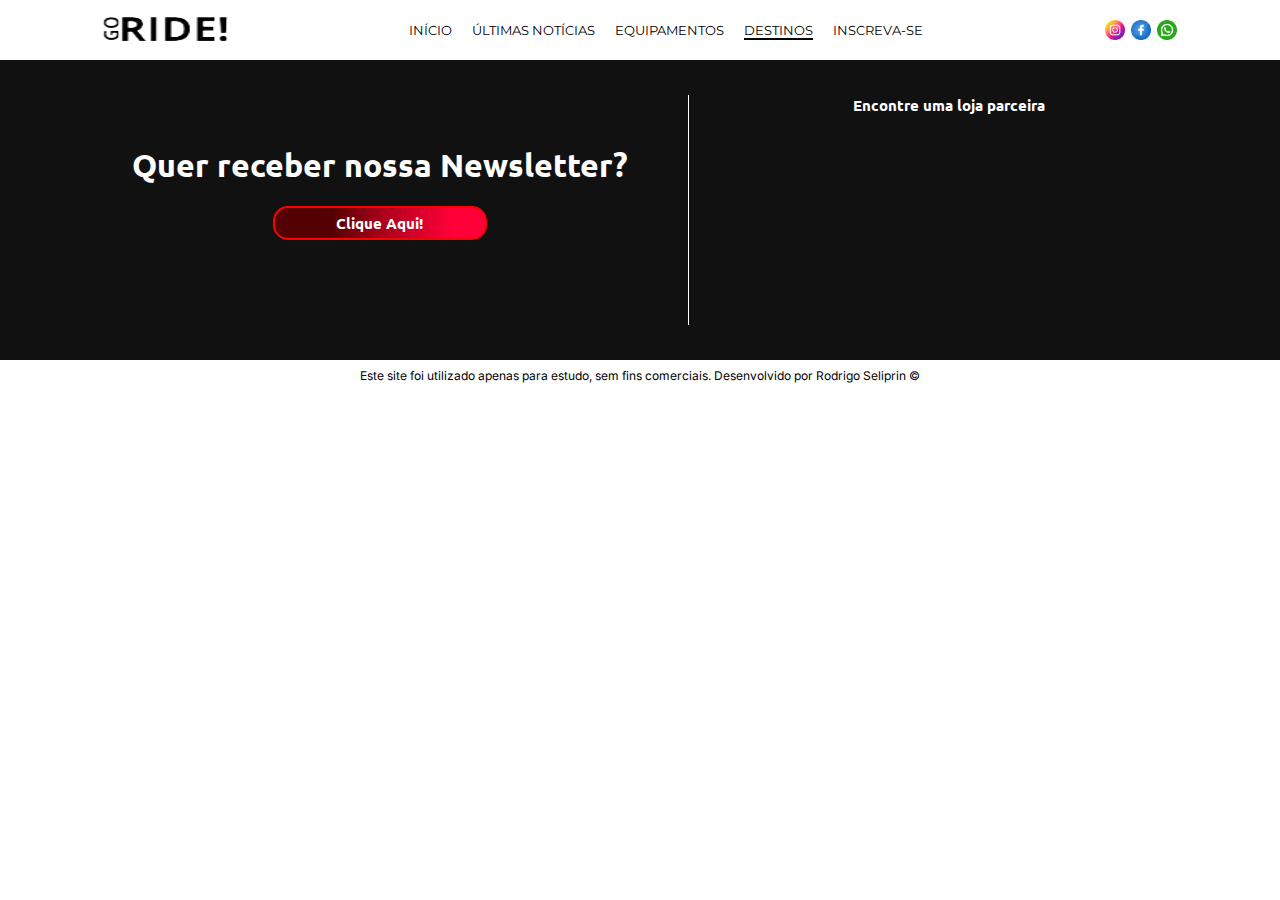
==== pages/destinations.html @ 5e097d1b "Initial commit" ====
<!DOCTYPE html>
<html lang="pt-br">

<head>
    <meta charset="UTF-8">
    <meta name="viewport" content="width=device-width, initial-scale=1.0">
    <link rel="shortcut icon" href="/assets/images/logo.png" />
    <link rel="stylesheet" href="/style/index.css">
    <link rel="stylesheet" href="/style/destinations.css">
    <title>GoRide!</title>
</head>

<body>

    <header>
        <a href="/index.html"><img id="logo" src="/assets/images/logo.png" alt="logo"></a>
        <nav>
            <ul>
                <li><a href="/index.html">INÍCIO</a></li>
                <li><a href="/pages/latest.html">ÚLTIMAS NOTÍCIAS</a></li>
                <li><a href="/pages/equipment.html">EQUIPAMENTOS</a></li>
                <li><a href="/pages/destinations.html" class="active">DESTINOS</a></li>
                <li><a href="/pages/subscribe.html">INSCREVA-SE</a></li>
            </ul>
        </nav>
        <div class="social-media">
            <a href="#"><img src="/assets/images/icon_instagram.png" alt="instagram"></a>
            <a href="#"><img src="/assets/images/icon_facebook.png" alt="facebook"></a>
            <a href="#"><img src="/assets/images/icon_whatsapp.png" alt="whatsapp"></a>
        </div>
        <div class="menu-mobile">
            <img src="/assets/images/menu_mobile.png" alt="menu">
        </div>
    </header>

    <main>
        




    </main>
    <footer>
        <section class="conteudo-footer">
            <div class="lado-esquerdo">
                <h1>Quer receber nossa Newsletter?</h1>
                <a href="/pages/subscribe.html"><h1 class="btn-footer">Clique Aqui!</h1></a>
            </div>

            <div class="linha-divisoria2"></div>
            <div class="lado-direito">
                <h1>Encontre uma loja parceira</h1>
                <iframe
                    src="https://www.google.com/maps/embed?pb=!1m18!1m12!1m3!1d3464.9139925303493!2d-53.720497223685484!3d-29.722250516411894!2m3!1f0!2f0!3f0!3m2!1i1024!2i768!4f13.1!3m3!1m2!1s0x9503b5e746b1eaeb%3A0x56e8d3ad477aa41!2sCol%C3%A9gio%20Polit%C3%A9cnico%20-%20UFSM!5e0!3m2!1spt-BR!2sbr!4v1719431964272!5m2!1spt-BR!2sbr"
                    width="400" height="200" style="border:0; border-radius: 10px;" allowfullscreen="" loading="lazy"
                    ferrerpolicy="no-referrer-when-downgrade"></iframe>
            </div>
        </section>
    </footer>
    <section>
        <div class="copyright">
            <p>Este site foi utilizado apenas para estudo, sem fins comerciais.
                Desenvolvido por Rodrigo Seliprin ©</p>
        </div>
    </section>
    <script src="/script/script.js"></script>
</body>

</html>
---- style/index.css ----
@import url('https://fonts.googleapis.com/css2?family=Montserrat:ital,wght@0,100..900;1,100..900&display=swap');
@import url('https://fonts.googleapis.com/css2?family=Ubuntu:ital,wght@0,300;0,400;0,500;0,700;1,300;1,400;1,500;1,700&display=swap');
@import url('https://fonts.googleapis.com/css2?family=Inter:wght@100..900&display=swap');

* {
    margin: 0;
    padding: 0;
}

header {
    width: 100%;
    height: 60px;
    background-color: #FFFFFF;
    display: flex;
    align-items: center;
    font-family: "Montserrat", sans-serif;
    font-size: 13px;
}

#logo {
    margin-left: 100px;
    width: 130px;
    height: 30px;
}

nav {
    width: 100%;
    display: flex;
    justify-content: center;
}

ul {
    display: flex;
}

li {
    list-style-type: none;
    margin: 10px;
}

a {
    color: black;
}

li > a:hover {
    opacity: 20%;
}

nav ul li a.active {
    text-decoration: underline;
    text-decoration-thickness: 2px;
    text-underline-offset: 3px; 
}

nav ul li a {
    text-decoration: none;
}

.menu-mobile {
    display: none;
}

.social-media {
    display: flex;
    margin-right: 100px;
}

.social-media {
    display: flex;
    align-items: center;
}

.social-media > a {
    width: 20px;
    height: 20px;
    margin: 3px;
}

.social-media > a:hover{
    opacity: 20%;
}

.banner {
    width: 800px;
    height: 500px;
    margin: 0 auto;
}

.banner > img {
    width: 100%;
    height: 500px;
}

.primeira-principal {
    width: 800px;
    margin: 0 auto;
    
}

.primeira-principal > h1 {
    text-align: center;
    margin-top: 20px;
    font-family: "Ubuntu", sans-serif;
    font-size: 25px;
}

.primeira-cards {
    width: 800px;
    display: flex;
    flex-wrap: wrap;
    justify-content: space-evenly;
}

.card {
    width: 150px;
    height: 150px;
    margin-top: 25px;
}

.card > a {
    font-family: "Inter", sans-serif;
    font-size: 13px;
    text-decoration: none;
}

.card > img {
    width: 150px;
    height: 150px;
    border-radius: 10px;
}

.segunda-principal {
    width: 800px;
    margin: 0 auto;
}

.segunda-principal > h1 {
    text-align: center;
    margin-top: 90px;
    font-family: "Ubuntu", sans-serif;
    font-size: 25px;
}

.card-ultimas {
    display: flex;
    margin: 15px 40px 15px 40px;
}

.card-ultimas > p {
    font-family: "Inter", sans-serif;
    font-size: 13px;
    text-align: justify;
    
}

.card-ultimas > img {
    width: 150px;
    height: 150px;
    border-radius: 10px;
}

.linha-divisoria {
    width: 6px;
    background-color: #000000; 
    margin: 0 15px; 
}

.anuncio-principal {
    display: flex;
    justify-content: center;
    margin-top: 30px;
}

.festival-interlagos > a, img {
    width: 100%;
}

footer {
    width: 100%;
    background-color: aqua;
    height: 300px;
    display: flex;
    justify-content: center;
    align-items: center;
    background-color: #111111;
}

.conteudo-footer {
    display: flex;
    color: #FFFFFF;
    font-family: "Ubuntu", sans-serif;
}

.lado-esquerdo {
    display: flex;
    flex-direction: column;
    margin-right: 50px;
    margin-top: 50px;
    text-align: center;
}

.lado-esquerdo > a {
    text-decoration: none;
    color: #FFFFFF;
}

.btn-footer {
    border: 2px solid red;
    border-radius: 15px;
    width: 200px;
    margin: 0 auto;
    background: rgb(84,0,0);
    background: linear-gradient(90deg, rgba(84,0,0,1) 27%, rgba(173,0,30,1) 52%, rgba(255,0,57,1) 84%);
    font-size: 15px;
    padding: 5px;
}

.btn-footer {
    margin-top: 20px;
}

.btn-footer:hover {
    background: red;
    transition: 2s;
}

.linha-divisoria2 {
    width: 1px;
    background-color: #FFFFFF; 
    margin: 0 10px; 
}

.lado-direito {
    display: flex;
    flex-direction: column;
    margin-left: 50px;
    text-align: center;
}

.lado-direito > h1 {
    font-size: 15px;
}

iframe {
    margin-top: 10px;
}

.copyright {
    width: 100%;
    height: 30px;
    font-family: "Inter", sans-serif;
    font-size: 12px;
    display: flex;
    justify-content: center;
    align-items: center;
}

/* RESPONSIVIDADE */
/* DESKTOP */
@media screen and (min-width: 1024px) {
    
}
/* TABLET */
@media screen and (min-width: 768px) and (max-width: 1023px) {
    #logo {
        width: 100px;
        margin-left: 30px;
    }
    nav {
        font-size: 10px;
    }
    .social-media {
        display: flex;
        margin-right: 50px;
    }
    .banner {
        height: 400px;
    }
    .banner > img {
        height: 400px;
    }
    footer {
        height: 450px;
        
    }
    .conteudo-footer {
        display: flex;
        flex-direction: column;
    }
    .lado-esquerdo {
        margin: 0;
        margin-top: 20px;
    }
    .linha-divisoria2 {
        display: none;
    }
    .lado-direito {
        margin: 0;
        margin-top: 30px;
    }
}
/* MOBILE */
@media screen and (max-width: 767px) {
    #logo {
        width: 100px;
        margin-left: 30px;
    }
    nav {
        display: none;
    }
    .social-media {
        display: none;
    }
    .menu-mobile {
        display:flex;
        width: 100%;
        justify-content: end;
        margin-right: 25px;
    }
    .menu-mobile > img {
        width: 35px;
        height: 35px;
    }
    .banner {
        width: 100%;
        height: 300px;
    }
    .banner > img {
        height: 300px;
    }
    .primeira-principal {
        width: 350px;
        height: 400px;
        margin: 0 auto;
    }
    .primeira-cards {
        width: 350px;
        height: 100%;
    }
    .card {
        width: 150px;
        padding: 0px;
    }
    .card > p {
        font-size: 11px;
    }
    .card > img {
        width: 150px;
        height: 150px;
    }
    .segunda-principal {
        width: 350px;
        margin: 0 auto;
    }
    .segunda-cards {
        display: flex;
        justify-content: center;
        flex-wrap:wrap;
    }
    .card-ultimas {
        display: flex;
        flex-direction: column;
    }
    .linha-divisoria {
        display: none;
    }
    .card-ultimas > img {
        width: 350px;
        height: 250px;
        border-radius: 10px;
    }
    .card-ultimas > p {
        margin-top: 10px;
    }
    footer {
        height: 100%;
    }
    .conteudo-footer {
        display: flex;
        flex-direction: column;
        margin-bottom: 40px;
    }
    .lado-esquerdo {
        margin: 0;
        margin-top: 20px;
    }
    .linha-divisoria2 {
        display: none;
    }
    .lado-direito {
        margin: 0 auto;
        margin-top: 30px;
    }
    .lado-direito > iframe {
        width: 300px;
    }
    .copyright {
        font-size: 8px;
    }
}
---- style/destinations.css ----
/* RESPONSIVIDADE */
/* DESKTOP */
@media screen and (min-width: 1024px) {
    
}
/* TABLET */
@media screen and (min-width: 768px) and (max-width: 1023px) {
    
}
/* MOBILE */
@media screen and (max-width: 767px) {
    
}
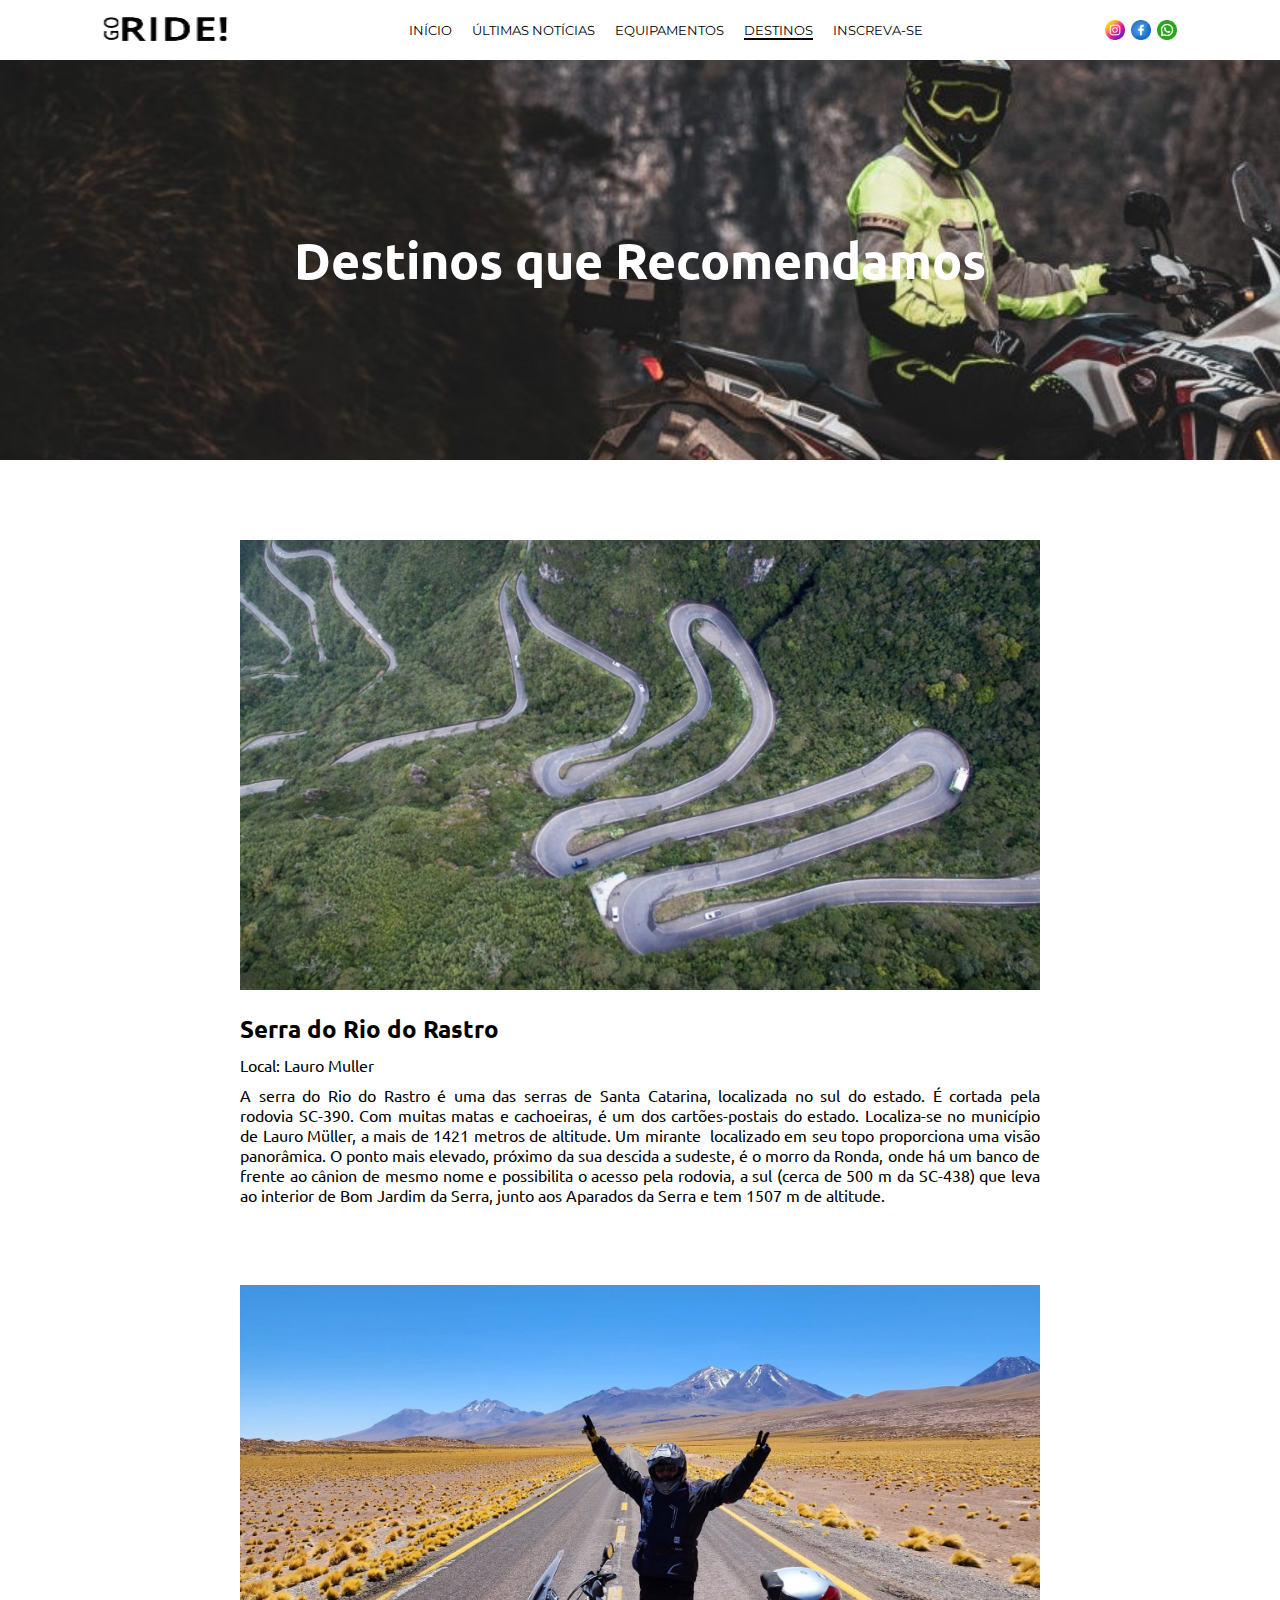
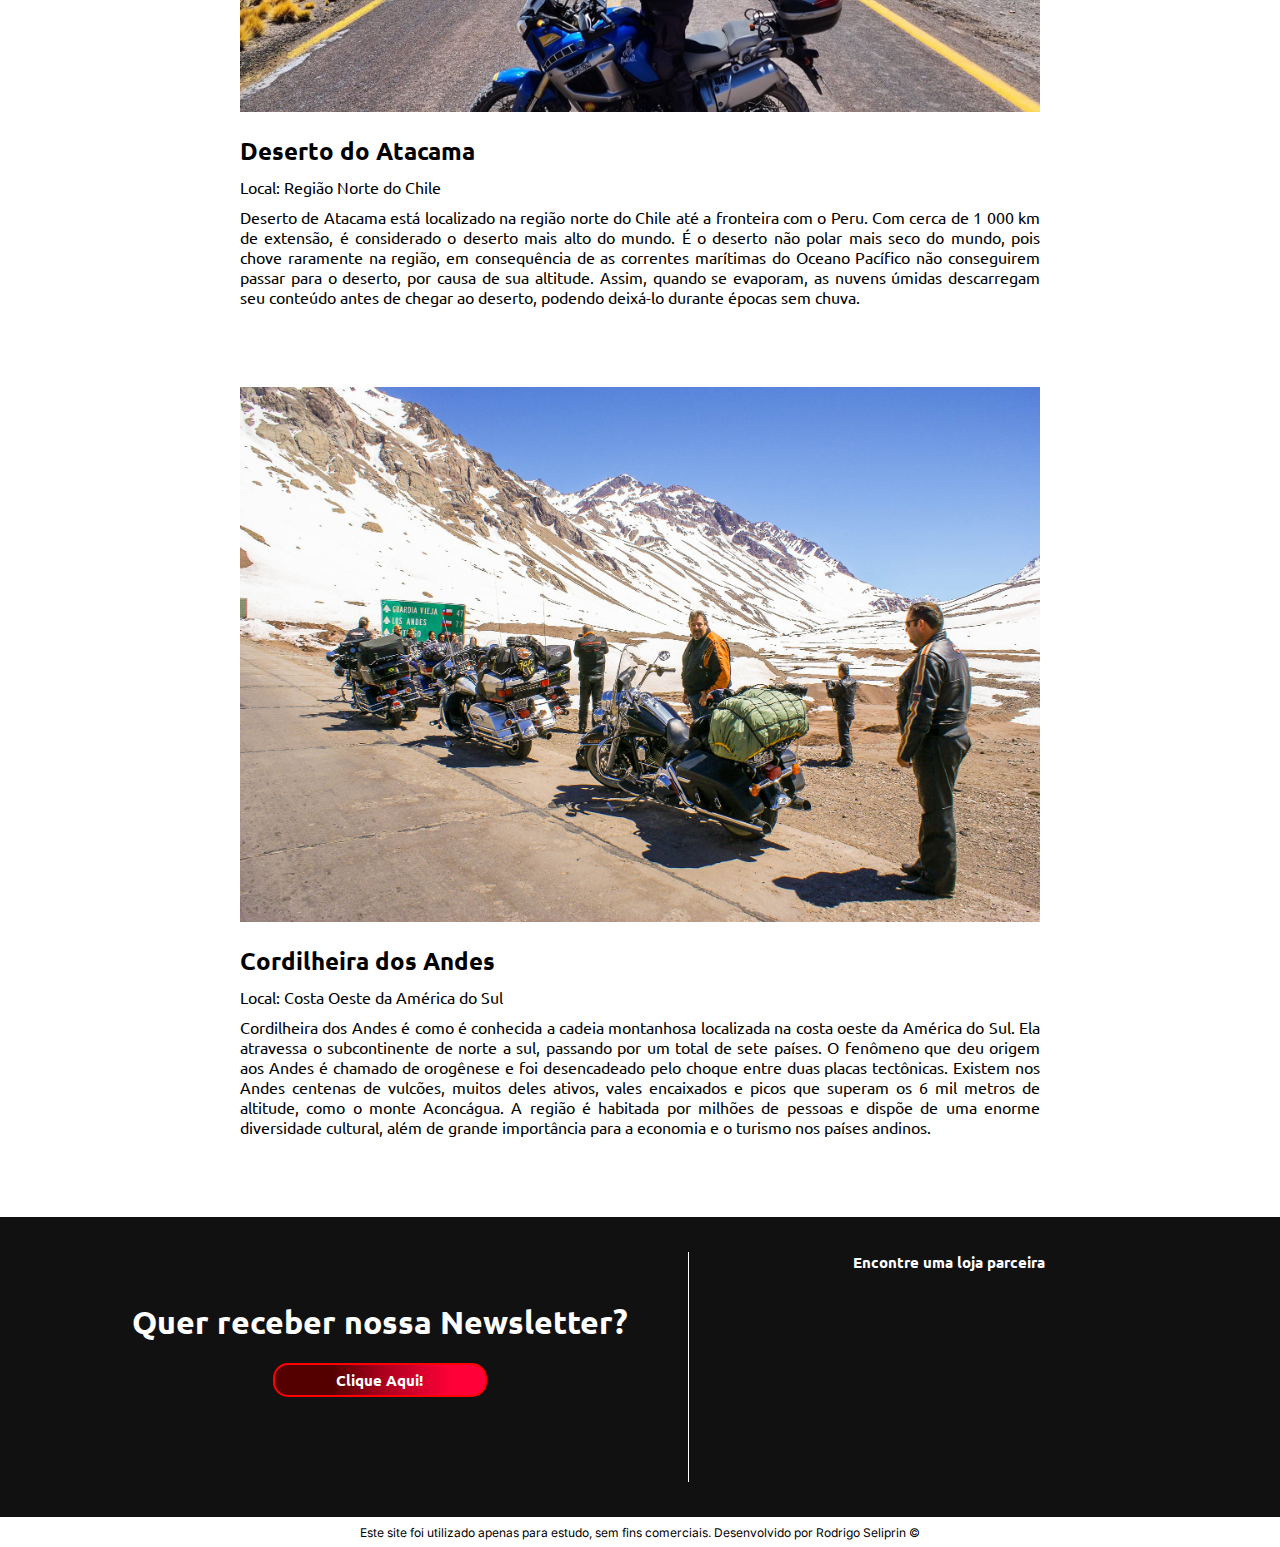
==== commit cdad789e: "test in prod" ====
--- a/pages/destinations.html
+++ b/pages/destinations.html
@@ -34,17 +34,74 @@
     </header>
 
     <main>
+        <section>
+            <div class="banner-destinos">
+                <h1>Destinos que Recomendamos</h1>
+            </div>
+        </section>
         
-
-
-
+        <section id="medida-personalizada" class="cards">
+            <div id="idcard" class="card-um">
+                <img src="/assets/images/destino_rastro.jpg" alt="Serra do Rio do Rastro">
+                <div class="titulos-card">
+                    <h2>Serra do Rio do Rastro</h2>
+                    <p>Local: Lauro Muller</p>
+                    <div class="texto-card">
+                        <p>A serra do Rio do Rastro é uma das serras de Santa Catarina, 
+                            localizada no sul do estado. É cortada pela rodovia SC-390. Com muitas 
+                            matas e cachoeiras, é um dos cartões-postais do estado. Localiza-se no
+                             município de Lauro Müller, a mais de 1421 metros de altitude. Um mirante 
+                             localizado em seu topo proporciona uma visão panorâmica. O ponto mais 
+                             elevado, próximo da sua descida a sudeste, é o morro da Ronda, onde há um 
+                             banco de frente ao cânion de mesmo nome e possibilita o acesso pela rodovia, 
+                             a sul (cerca de 500 m da SC-438) que leva ao interior de Bom Jardim da Serra, 
+                             junto aos Aparados da Serra e tem 1507 m de altitude. </p>
+                    </div>
+                </div>
+            </div>
+            <div id="idcard" class="card-dois">
+                <img src="/assets/images/destino_atacama.jpg" alt="Deserto do Atacama">
+                <div class="titulos-card">
+                    <h2>Deserto do Atacama</h2>
+                    <p>Local: Região Norte do Chile</p>
+                    <div class="texto-card">
+                        <p>Deserto de Atacama está localizado na região norte do Chile até a fronteira com o Peru. 
+                            Com cerca de 1 000 km de extensão, é considerado o deserto mais alto do mundo. É o deserto 
+                            não polar mais seco do mundo, pois chove raramente na região, em consequência de as correntes 
+                            marítimas do Oceano Pacífico não conseguirem passar para o deserto, por causa de sua altitude. 
+                            Assim, quando se evaporam, as nuvens úmidas descarregam seu conteúdo antes de chegar ao deserto, 
+                            podendo deixá-lo durante épocas sem chuva. </p>
+                    </div>
+                </div>
+            </div>
+            <div id="idcard" class="card-tres">
+                <img src="/assets/images/destino_andes.jpg" alt="Cordilheira dos Andes">
+                <div class="titulos-card">
+                    <h2>Cordilheira dos Andes</h2>
+                    <p>Local: Costa Oeste da América do Sul</p>
+                    <div class="texto-card">
+                        <p>Cordilheira dos Andes é como é conhecida a cadeia montanhosa localizada 
+                            na costa oeste da América do Sul. Ela atravessa o subcontinente de norte a sul, 
+                            passando por um total de sete países. O fenômeno que deu origem aos Andes é chamado 
+                            de orogênese e foi desencadeado pelo choque entre duas placas tectônicas. 
+                            Existem nos Andes centenas de vulcões, muitos deles ativos, vales encaixados e picos 
+                            que superam os 6 mil metros de altitude, como o monte Aconcágua. A região é habitada 
+                            por milhões de pessoas e dispõe de uma enorme diversidade cultural, além de grande 
+                            importância para a economia e o turismo nos países andinos. </p>
+                    </div>
+                </div>
+            </div>
+        </section>
+        
 
     </main>
     <footer>
         <section class="conteudo-footer">
             <div class="lado-esquerdo">
                 <h1>Quer receber nossa Newsletter?</h1>
-                <a href="/pages/subscribe.html"><h1 class="btn-footer">Clique Aqui!</h1></a>
+                <a href="/pages/subscribe.html">
+                    <h1 class="btn-footer">Clique Aqui!</h1>
+                </a>
             </div>
 
             <div class="linha-divisoria2"></div>
--- a/style/destinations.css
+++ b/style/destinations.css
@@ -1,3 +1,49 @@
+main {
+    margin: 0 auto;
+    font-family: "Ubuntu", sans-serif;
+}
+
+#medida-personalizada {
+    width: 800px;
+    margin: 0 auto;
+}
+
+.banner-destinos {
+    width: 100%;
+    height: 400px;
+    display: flex;
+    align-items: center;
+    justify-content: center;
+    color: #FFFFFF;
+    font-size: 25px;
+}
+
+.banner-destinos {
+    background-image: url('/assets/images/banner-destinos.jpg');
+    background-size: cover;
+    background-attachment: fixed;
+}
+
+#idcard {
+    margin-top: 80px;
+    margin-bottom: 80px;
+}
+
+.titulos-card {
+    margin-top: 20px;
+}
+
+.titulos-card p {
+    margin-block-start: 10px;
+}
+
+.texto-card {
+    text-align: justify;
+    margin-top: 10px;
+}
+
+
+
 /* RESPONSIVIDADE */
 /* DESKTOP */
 @media screen and (min-width: 1024px) {
@@ -9,5 +55,20 @@
 }
 /* MOBILE */
 @media screen and (max-width: 767px) {
-    
+    main {
+        margin: 0 auto;
+    }
+
+    .banner-destinos {
+        background-position-x: 50%;
+        display: flex;
+        justify-content: center;
+        font-size: 20px;
+        text-align: center;
+    }
+
+    #medida-personalizada {
+        width: 350px;
+        margin: 0 auto;
+    }
 }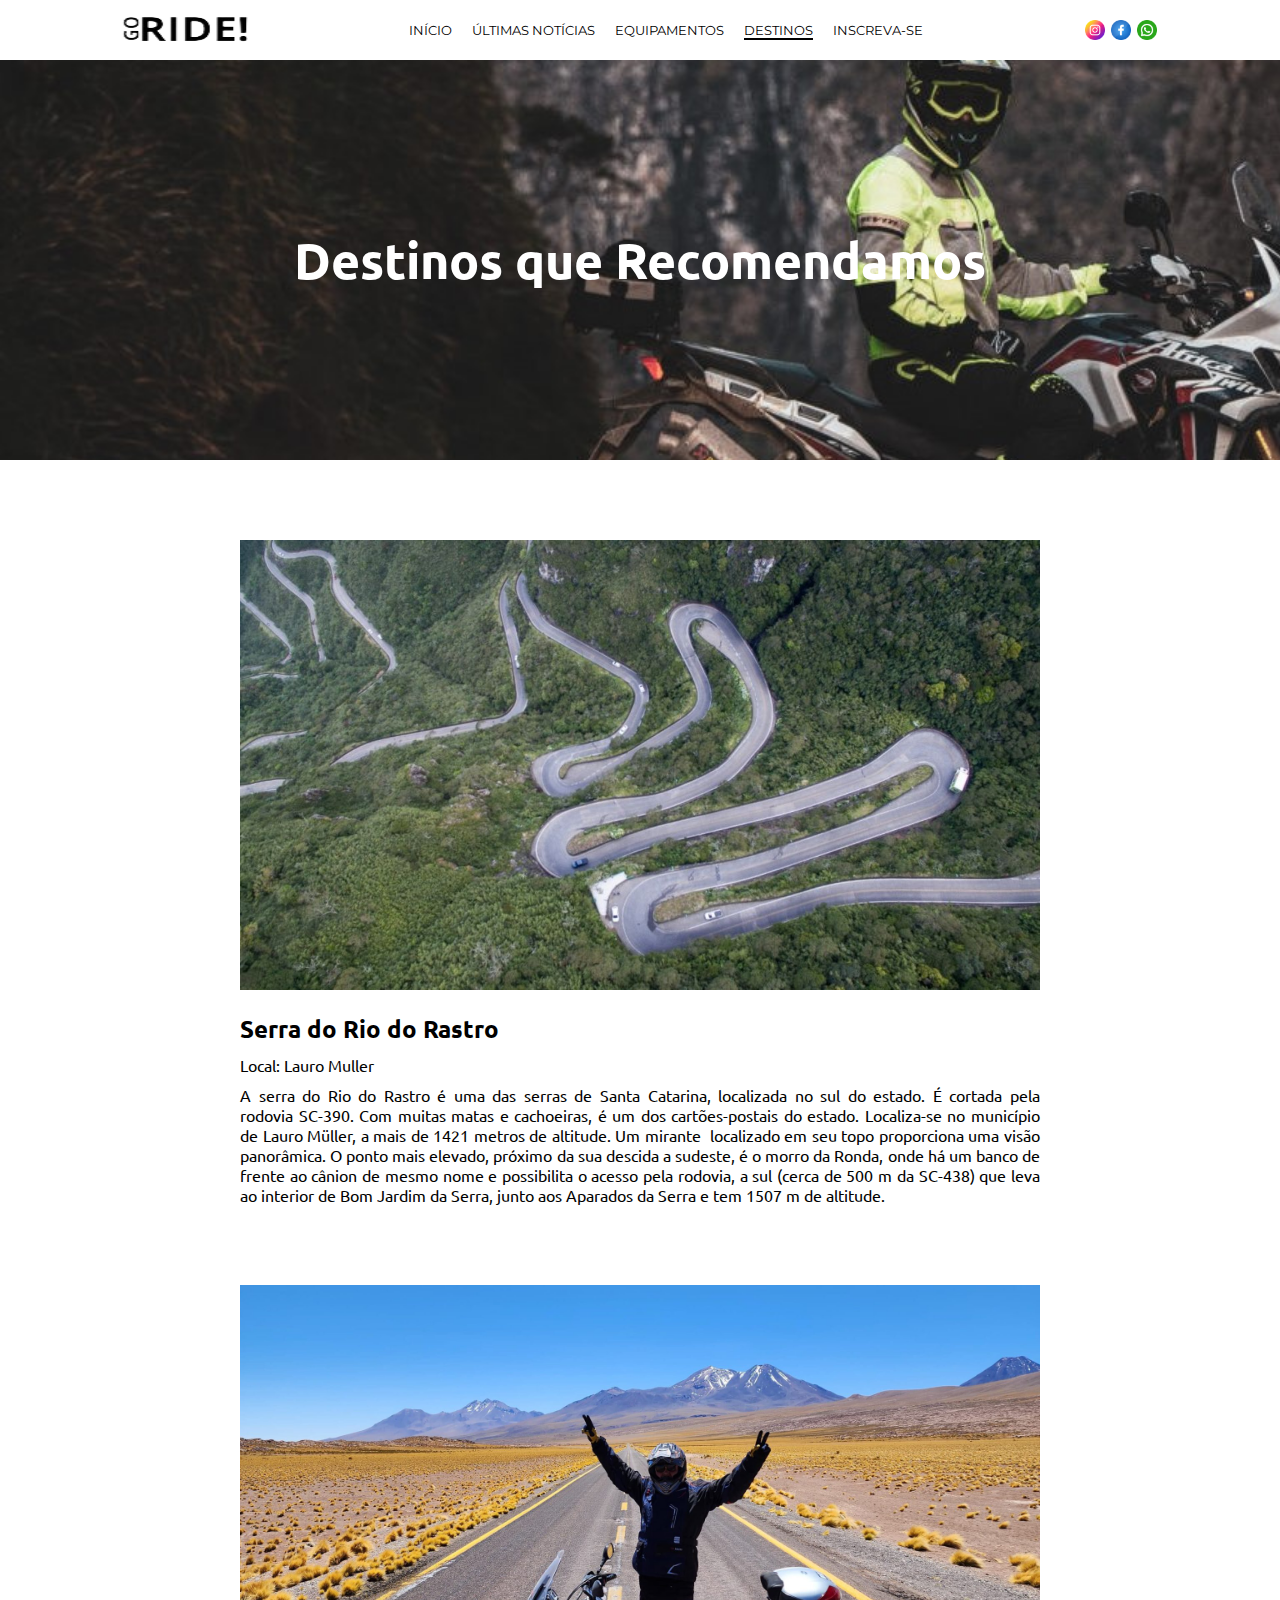
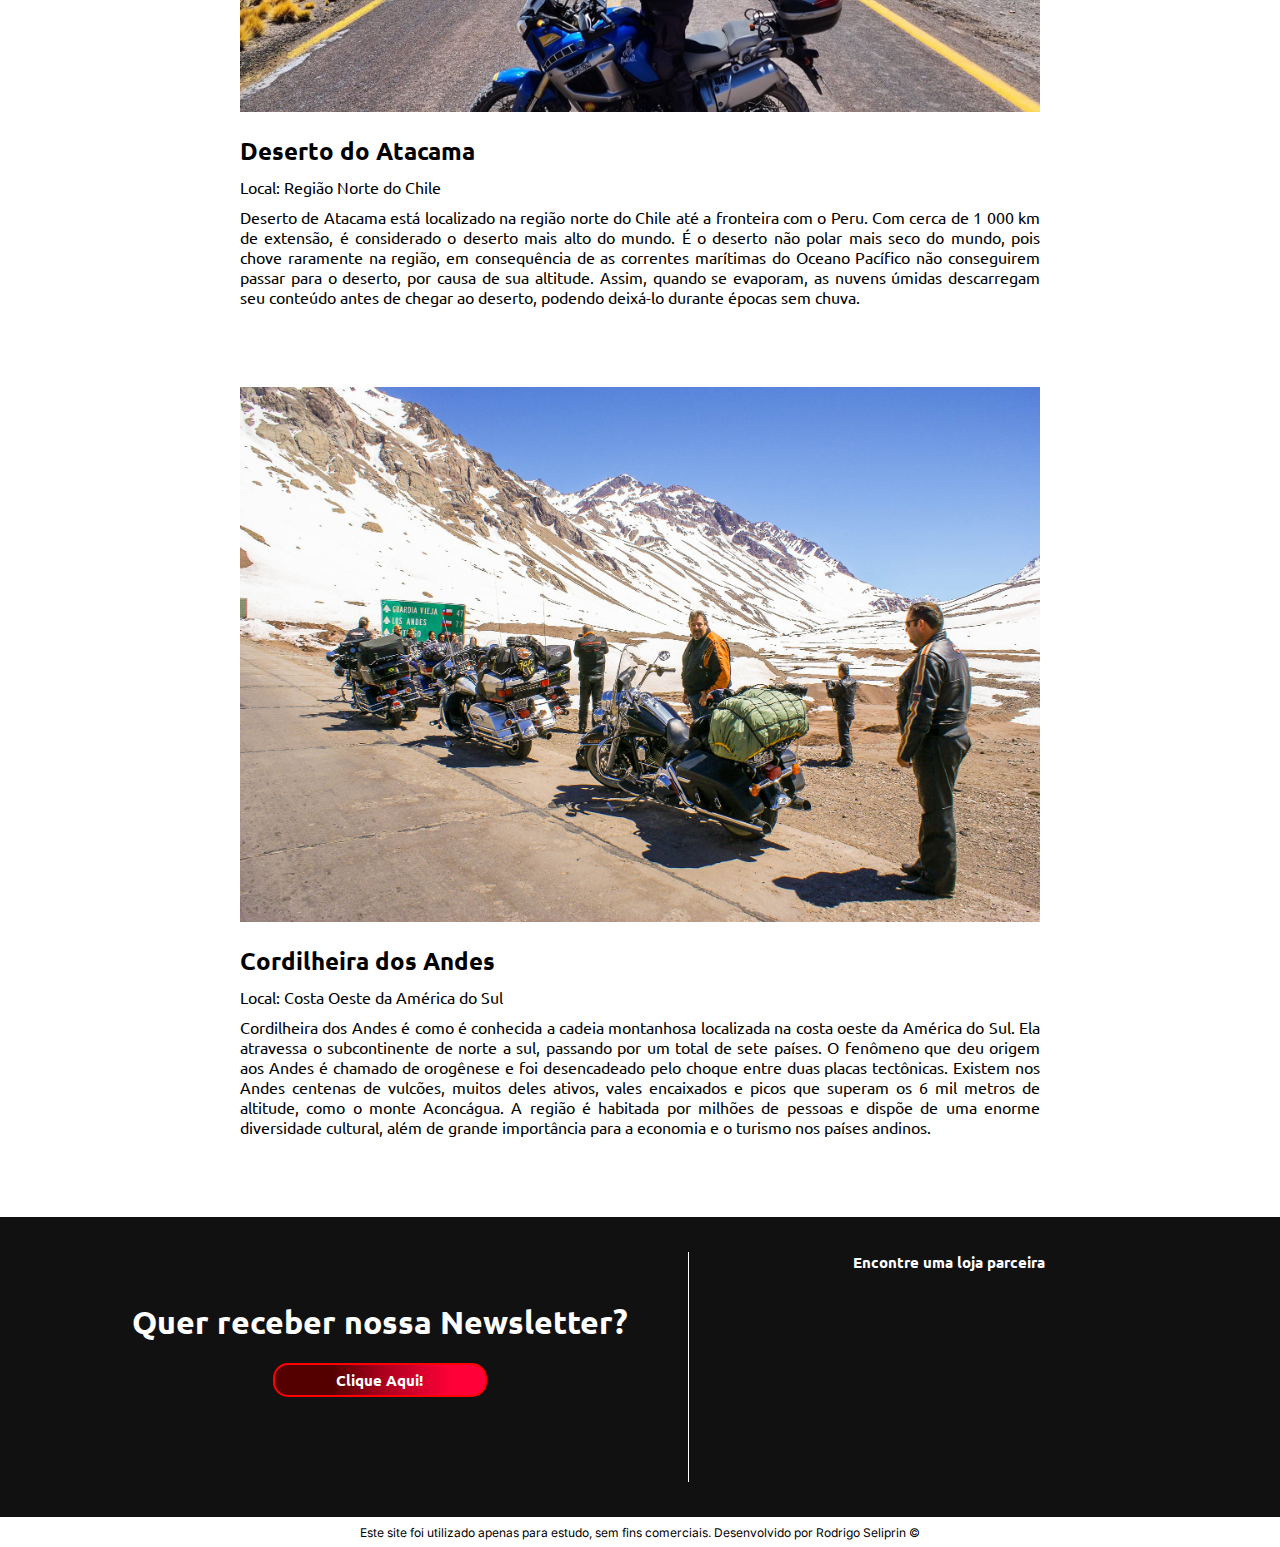
==== commit 792431a0: "dropdown active" ====
--- a/pages/destinations.html
+++ b/pages/destinations.html
@@ -15,7 +15,7 @@
     <header>
         <a href="/index.html"><img id="logo" src="/assets/images/logo.png" alt="logo"></a>
         <nav>
-            <ul>
+            <ul id="nav-list">
                 <li><a href="/index.html">INÍCIO</a></li>
                 <li><a href="/pages/latest.html">ÚLTIMAS NOTÍCIAS</a></li>
                 <li><a href="/pages/equipment.html">EQUIPAMENTOS</a></li>
@@ -28,7 +28,7 @@
             <a href="#"><img src="/assets/images/icon_facebook.png" alt="facebook"></a>
             <a href="#"><img src="/assets/images/icon_whatsapp.png" alt="whatsapp"></a>
         </div>
-        <div class="menu-mobile">
+        <div class="menu-mobile" id="mobile-menu">
             <img src="/assets/images/menu_mobile.png" alt="menu">
         </div>
     </header>
--- a/style/index.css
+++ b/style/index.css
@@ -13,8 +13,11 @@
     background-color: #FFFFFF;
     display: flex;
     align-items: center;
+    justify-content: space-between;
+    font-size: 13px;
+    padding: 0 20px;
+    box-sizing: border-box;
     font-family: "Montserrat", sans-serif;
-    font-size: 13px;
 }
 
 #logo {
@@ -31,6 +34,7 @@
 
 ul {
     display: flex;
+    align-items: center;
 }
 
 li {
@@ -43,7 +47,7 @@
 }
 
 li > a:hover {
-    opacity: 20%;
+    opacity: 0.6;
 }
 
 nav ul li a.active {
@@ -58,6 +62,7 @@
 
 .menu-mobile {
     display: none;
+    cursor: pointer;
 }
 
 .social-media {
@@ -77,7 +82,7 @@
 }
 
 .social-media > a:hover{
-    opacity: 20%;
+    opacity: 0.6;
 }
 
 .banner {
@@ -321,6 +326,26 @@
         width: 35px;
         height: 35px;
     }
+    nav.active {
+        display: flex;
+        flex-direction: column;
+        position: absolute;
+        top: 60px;
+        left: 0;
+        right: 0;
+        background-color: #FFFFFF;
+        border-top: 1px solid #ddd;
+        box-shadow: 0 2px 5px rgba(0, 0, 0, 0.1);
+    }
+
+    nav.active ul {
+        flex-direction: column;
+        align-items: flex-start;
+    }
+
+    nav.active ul li {
+        margin: 15px;
+    }
     .banner {
         width: 100%;
         height: 300px;
@@ -395,6 +420,6 @@
         width: 300px;
     }
     .copyright {
-        font-size: 8px;
-    }
-}
+        font-size: 7px;
+    }
+}
